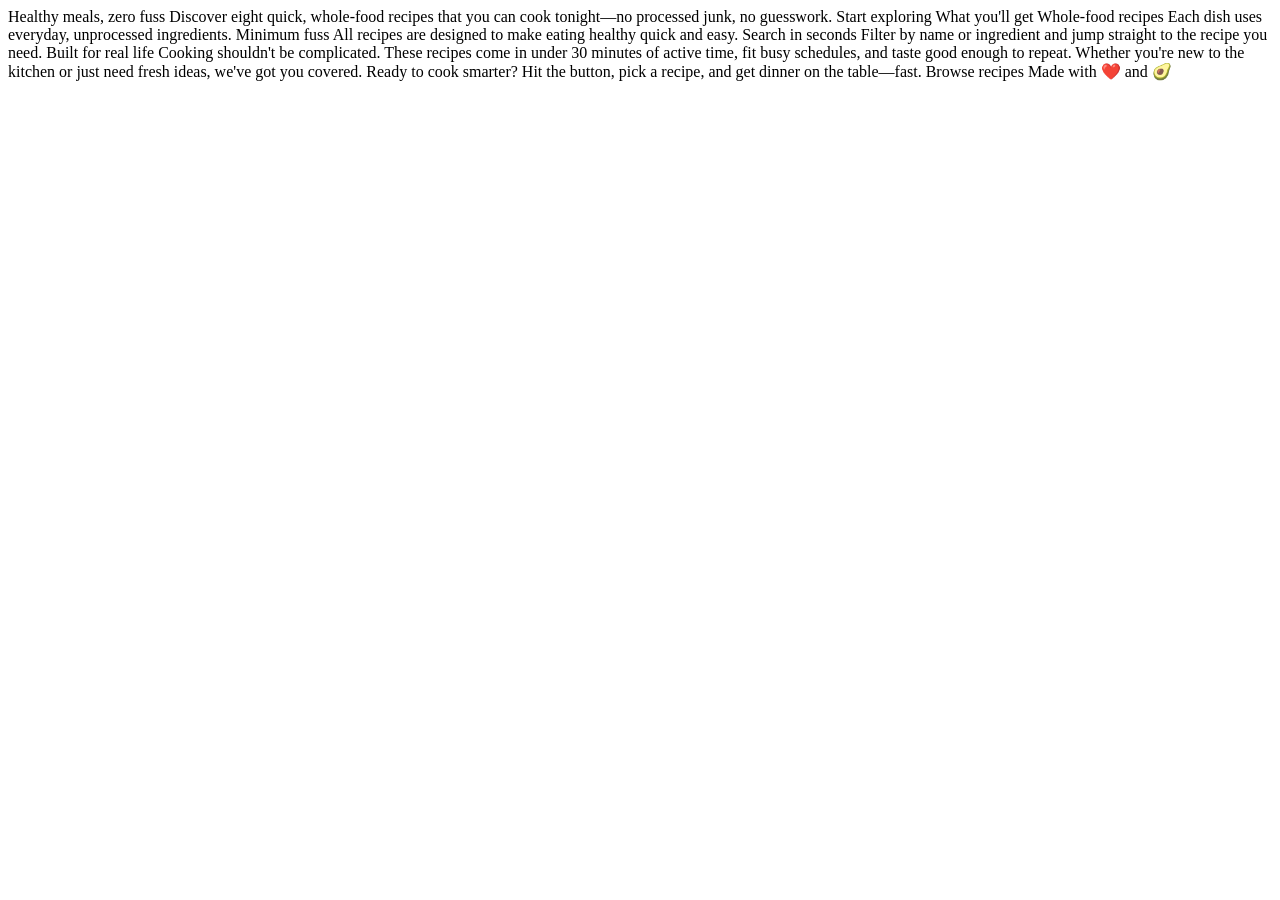
==== starter-code/index.html @ 72ed7d4b "starter code" ====
<!DOCTYPE html>
<html lang="en">
<head>
  <meta charset="UTF-8">
  <meta name="viewport" content="width=device-width, initial-scale=1.0">

  <link rel="icon" type="image/png" sizes="32x32" href="./assets/images/favicon-32x32.png">
  
  <title>Frontend Mentor | Recipe finder website</title>
</head>
<body>

  Healthy meals, zero fuss

  Discover eight quick, whole-food recipes that you can cook 
  tonight—no processed junk, no guesswork.

  Start exploring

  What you'll get

  Whole-food recipes
  Each dish uses everyday, unprocessed ingredients.

  Minimum fuss
  All recipes are designed to make eating healthy quick and easy.

  Search in seconds
  Filter by name or ingredient and jump straight to the recipe you need.

  Built for real life

  Cooking shouldn't be complicated. These recipes come in under 
  30 minutes of active time, fit busy schedules, and taste good 
  enough to repeat. 

  Whether you're new to the kitchen or just need fresh ideas, 
  we've got you covered.

  Ready to cook smarter?

  Hit the button, pick a recipe, and get dinner on the table—fast.

  Browse recipes

  Made with ❤️ and 🥑

</body>
</html>
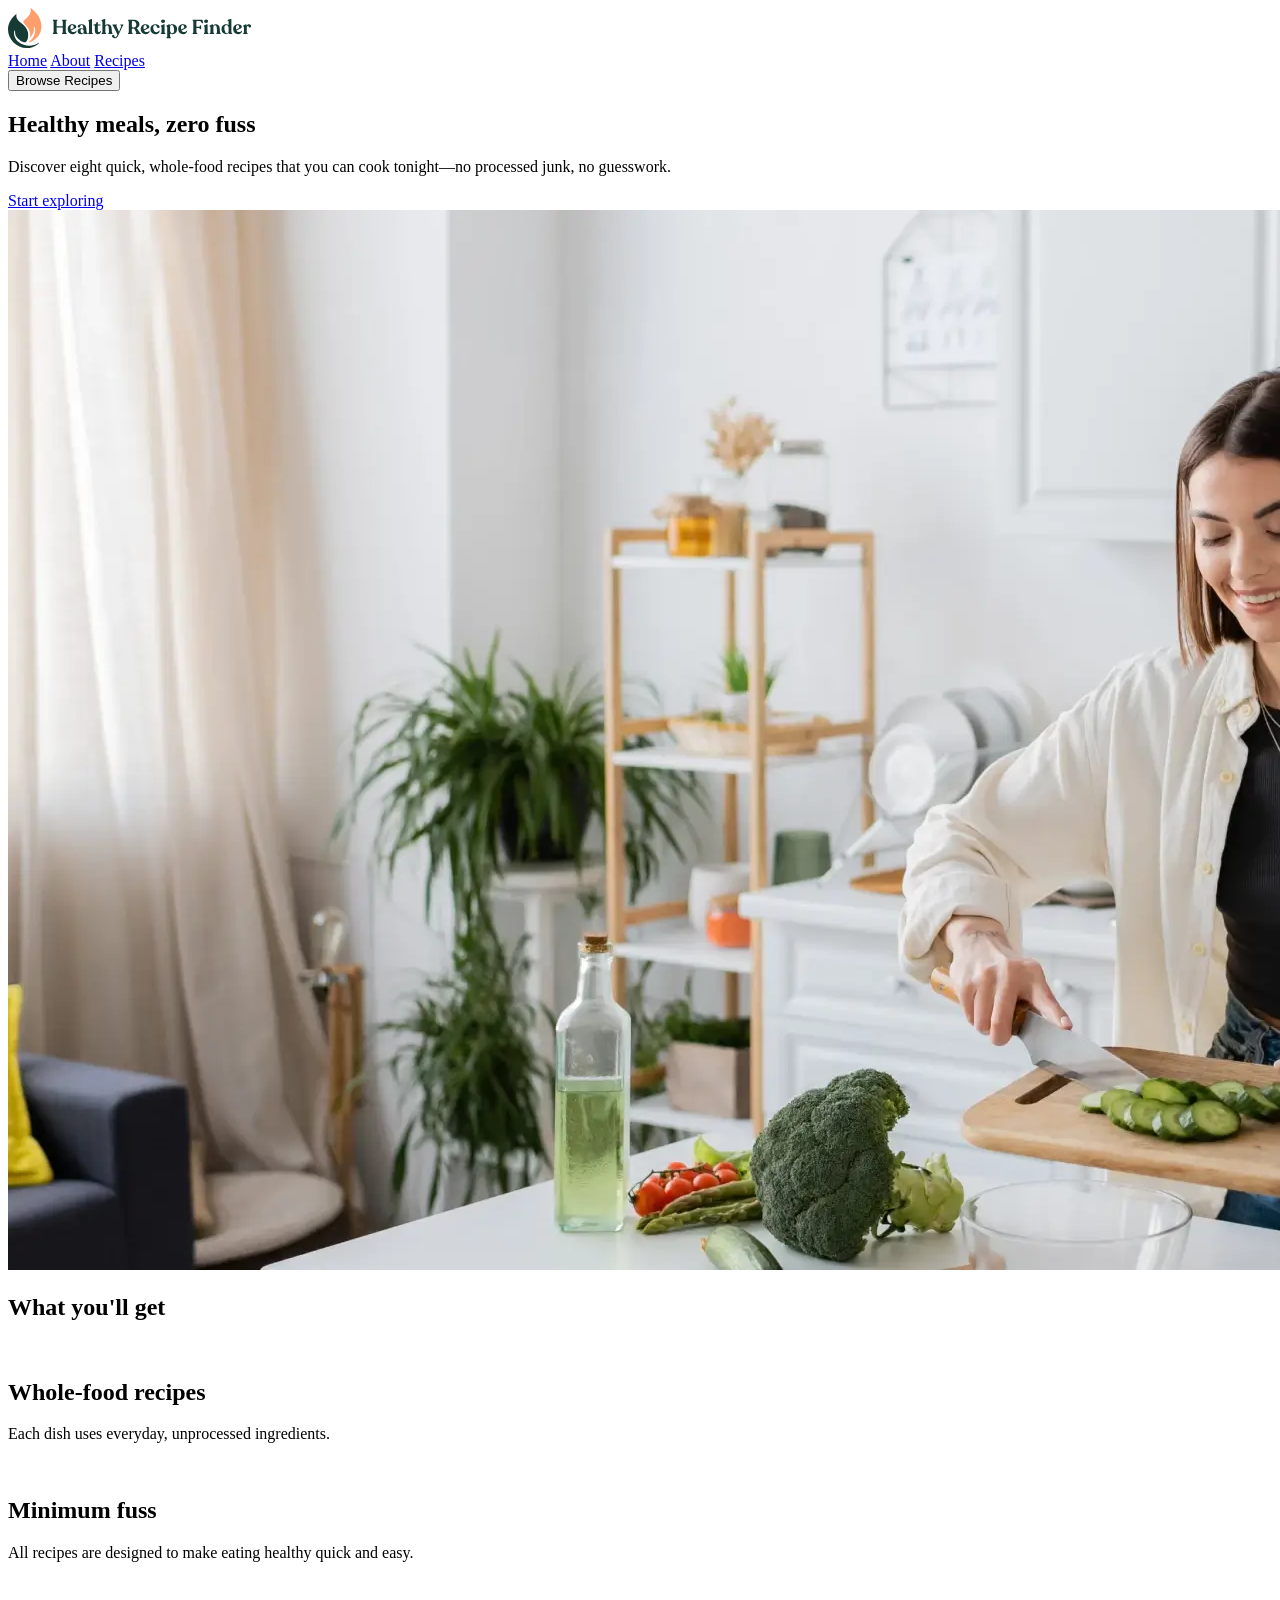
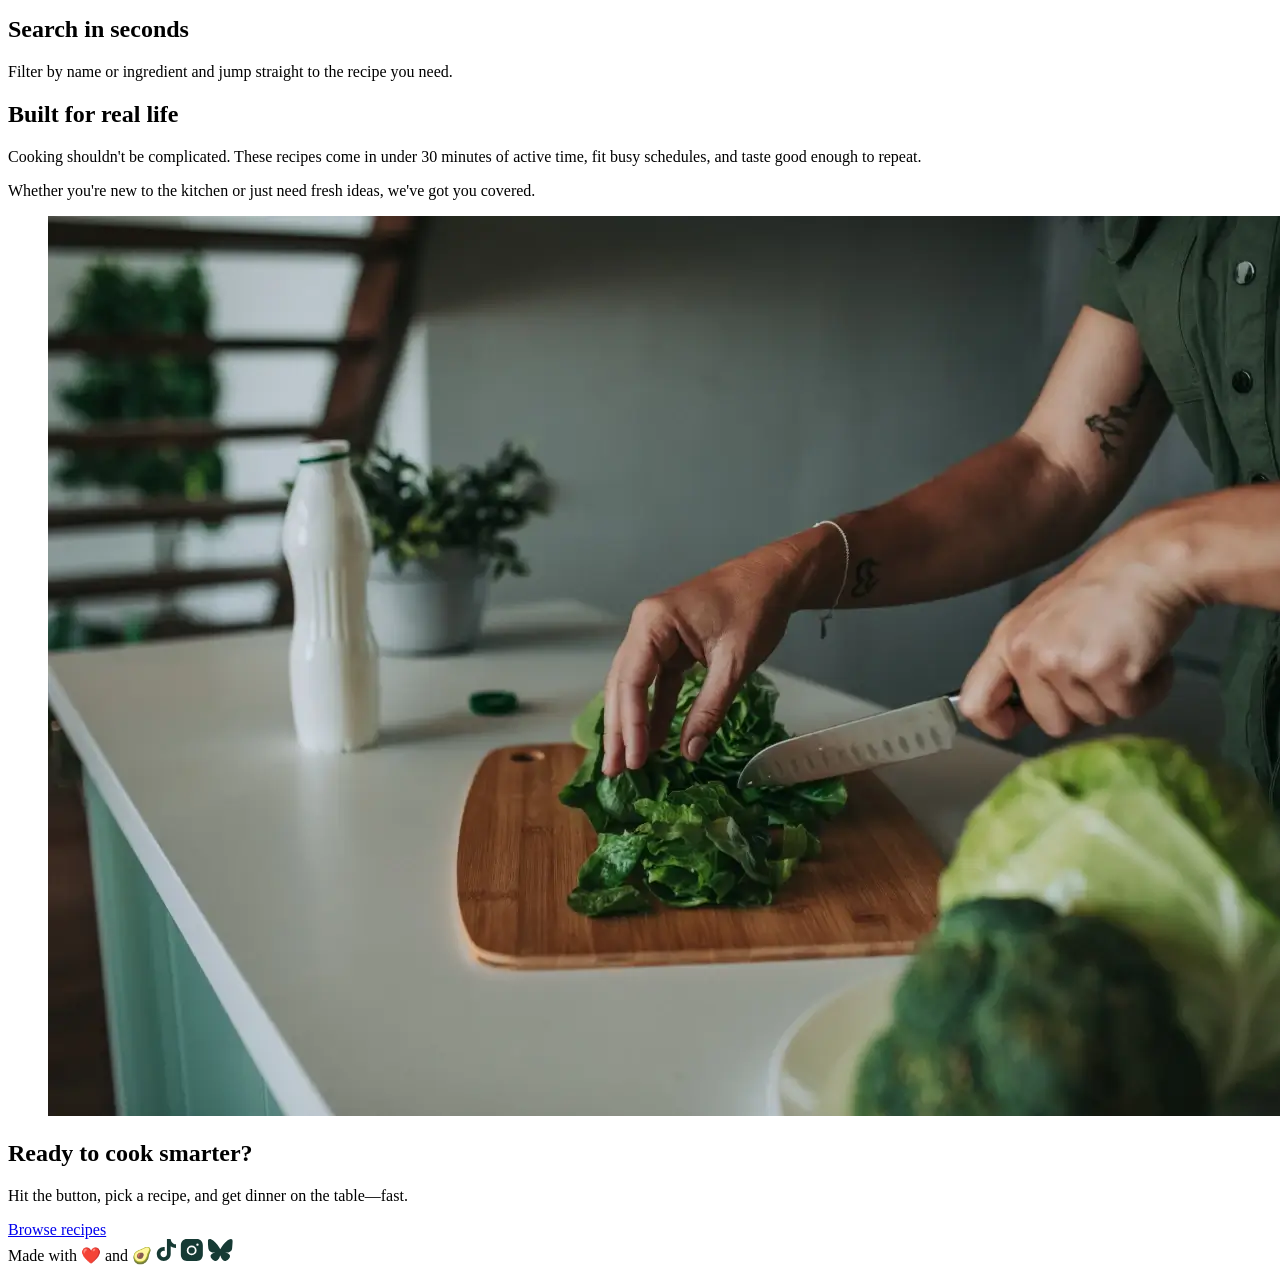
==== commit 853fa2c3: "feat: navbar component reuse across pages" ====
--- a/starter-code/index.html
+++ b/starter-code/index.html
@@ -1,49 +1,105 @@
 <!DOCTYPE html>
 <html lang="en">
-<head>
-  <meta charset="UTF-8">
-  <meta name="viewport" content="width=device-width, initial-scale=1.0">
+  <head>
+    <meta charset="UTF-8" />
+    <meta name="viewport" content="width=device-width, initial-scale=1.0" />
 
-  <link rel="icon" type="image/png" sizes="32x32" href="./assets/images/favicon-32x32.png">
-  
-  <title>Frontend Mentor | Recipe finder website</title>
-</head>
-<body>
+    <link
+      rel="icon"
+      type="image/png"
+      sizes="32x32"
+      href="./assets/images/favicon-32x32.png"
+    />
 
-  Healthy meals, zero fuss
-
-  Discover eight quick, whole-food recipes that you can cook 
-  tonight—no processed junk, no guesswork.
-
-  Start exploring
-
-  What you'll get
-
-  Whole-food recipes
-  Each dish uses everyday, unprocessed ingredients.
-
-  Minimum fuss
-  All recipes are designed to make eating healthy quick and easy.
-
-  Search in seconds
-  Filter by name or ingredient and jump straight to the recipe you need.
-
-  Built for real life
-
-  Cooking shouldn't be complicated. These recipes come in under 
-  30 minutes of active time, fit busy schedules, and taste good 
-  enough to repeat. 
-
-  Whether you're new to the kitchen or just need fresh ideas, 
-  we've got you covered.
-
-  Ready to cook smarter?
-
-  Hit the button, pick a recipe, and get dinner on the table—fast.
-
-  Browse recipes
-
-  Made with ❤️ and 🥑
-
-</body>
-</html>+    <title>Frontend Mentor | Recipe finder website</title>
+  </head>
+  <body>
+    <header class="header-placeholder" data-component-url="navbar.html">
+      
+    </header>
+    <section class="hero">
+      <div class="hero__content">
+        <h1 class="hero-title">Healthy meals, zero fuss</h1>
+        <p class="hero-subtitle">
+          Discover eight quick, whole-food recipes that you can cook tonight—no
+          processed junk, no guesswork.
+        </p>
+        <a href="recipes.html" class="btn btn-primary"> Start exploring </a>
+      </div>
+      <div class="hero__image">
+        <img src="./assets/images/image-home-hero-large.webp" alt="" />
+      </div>
+    </section>
+    <section class="features">
+      <h2 class="features-benefit__title">What you'll get</h2>
+      <div class="feature-list">
+        <article class="feature">
+          <img src="" alt="" class="feature__icon" />
+          <h2 class="feature__title">Whole-food recipes</h2>
+          <p class="feature__description">
+            Each dish uses everyday, unprocessed ingredients.
+          </p>
+        </article>
+        <article class="feature">
+          <img src="" alt="" class="feature__icon" />
+          <h2 class="feature__title">Minimum fuss</h2>
+          <p class="feature__description">
+            All recipes are designed to make eating healthy quick and easy.
+          </p>
+        </article>
+        <article class="feature">
+          <img src="" alt="" class="feature__icon" />
+          <h2 class="feature__title">Search in seconds</h2>
+          <p class="feature__description">
+            Filter by name or ingredient and jump straight to the recipe you
+            need.
+          </p>
+        </article>
+      </div>
+    </section>
+    <section class="pain-point">
+      <article class="pain-point__content">
+        <h2>Built for real life</h2>
+        <p class="pain-point__description">
+          Cooking shouldn't be complicated. These recipes come in under 30
+          minutes of active time, fit busy schedules, and taste good enough to
+          repeat.
+        </p>
+        <p>
+          Whether you're new to the kitchen or just need fresh ideas, we've got
+          you covered.
+        </p>
+      </article>
+      <figure class="pain-point__image">
+        <img src="./assets/images/image-home-real-life-large.webp" alt="" />
+      </figure>
+    </section>
+    <section class="cta">
+      <div class="cta__content">
+        <h2 class="cta__title">Ready to cook smarter?</h2>
+        <p class="cta__description">
+          Hit the button, pick a recipe, and get dinner on the table—fast.
+        </p>
+        <a href="recipes.html" class="btn btn-primary"> Browse recipes </a>
+      </div>
+    </section>
+    <footer>
+      <span> Made with ❤️ and 🥑 </span>
+      <span>
+        <img 
+          src="./assets/images/icon-tiktok.svg" 
+          alt="" />
+        <img
+          src="./assets/images/icon-instagram.svg"
+          alt=""
+        />
+        <img src="./assets/images/icon-bluesky.svg" alt="" />
+      </span>
+    </footer>
+    <!-- <script src="./data/recipes.json"></script> -->
+    <script type="module" src="./components/navbar.js"></script>
+    <script type="module" src="./js/index.js"></script>
+    <!-- reusable components across page navbar footer all pages -->
+     <!-- ready to cook component in the home page and about page -->
+  </body>
+</html>
